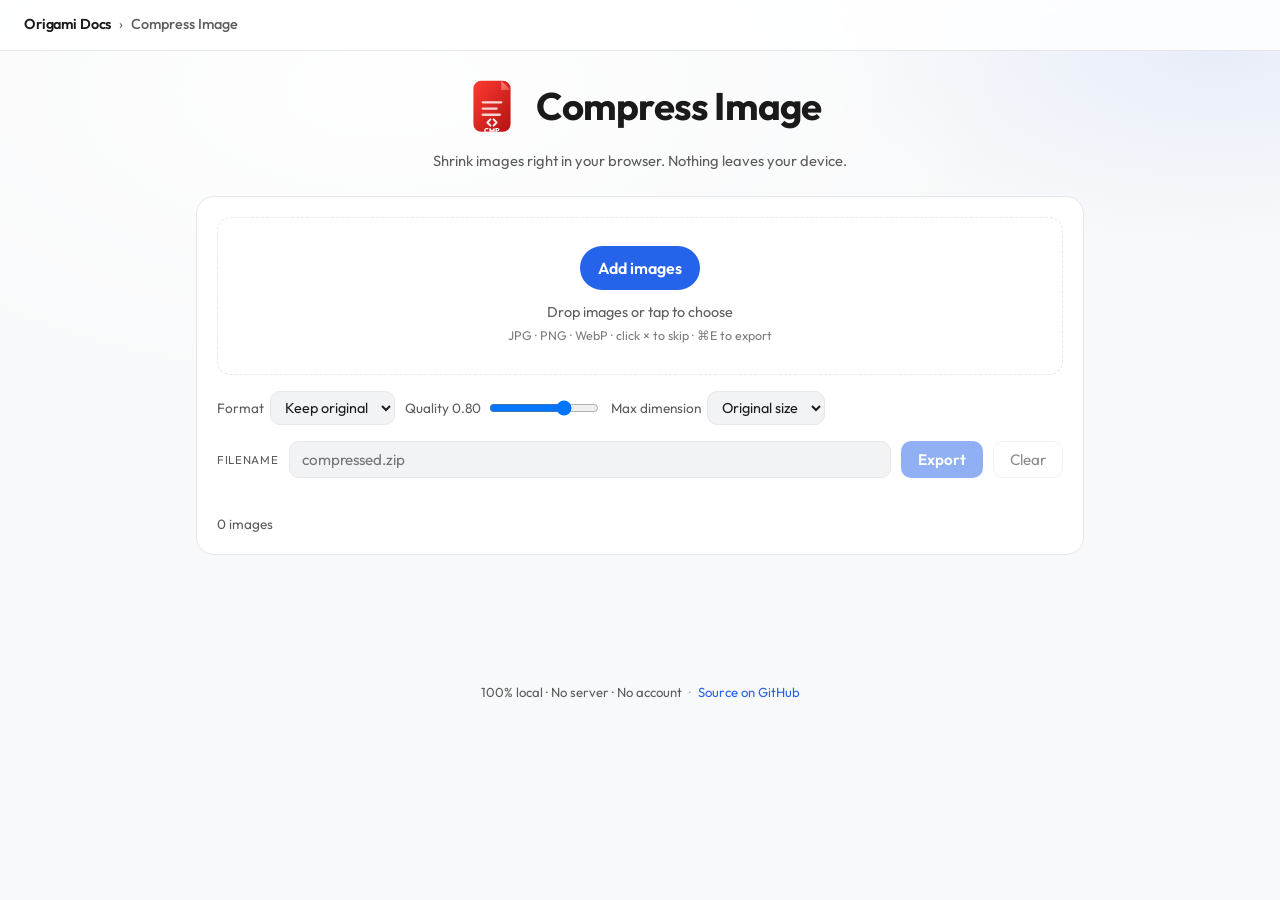
==== tools/compress-image/index.html @ 083fb780 "Rename app to Origami Docs" ====
<!doctype html>
<html lang="en">
  <head>
    <meta charset="utf-8" />
    <meta name="viewport" content="width=device-width, initial-scale=1" />
    <meta name="theme-color" content="#151515" />
    <meta
      name="description"
      content="Compress images in your browser. Adjust quality and dimensions, no upload needed. Nothing leaves your device."
    />
    <link rel="manifest" href="../../manifest.json" />
    <title>Compress Image · Origami Docs</title>
    <link rel="apple-touch-icon" sizes="180x180" href="../../assets/icons/apple-touch-icon.png" />
    <link rel="icon" type="image/png" sizes="32x32" href="../../assets/icons/favicon-32.png" />
    <link rel="icon" type="image/png" sizes="192x192" href="../../assets/icons/icon-192.png" />
    <link rel="icon" type="image/svg+xml" href="../../assets/icons/favicon.svg" />
    <link rel="preconnect" href="https://fonts.gstatic.com" crossorigin />
    <link
      rel="stylesheet"
      href="https://fonts.googleapis.com/css2?family=Outfit:wght@400;500;600;700&display=swap"
    />
    <link rel="stylesheet" href="../../shared/styles.css" />
    <link rel="stylesheet" href="styles.css" />
  </head>
  <body>
    <main class="wrap">
      <header class="hero">
        <div class="brand">
          <span class="badge" aria-hidden="true">
            <svg class="logo" viewBox="0 0 64 80" role="img" aria-label="CMP">
              <defs>
                <linearGradient id="pdfBody" x1="0" y1="0" x2="1" y2="1">
                  <stop offset="0" stop-color="#ff3b30" />
                  <stop offset="1" stop-color="#b31313" />
                </linearGradient>
                <linearGradient id="pdfFold" x1="0" y1="0" x2="1" y2="1">
                  <stop offset="0" stop-color="#ff8a7e" />
                  <stop offset="1" stop-color="#e24a3f" />
                </linearGradient>
              </defs>
              <rect x="8" y="6" width="48" height="66" rx="10" fill="url(#pdfBody)" />
              <path d="M44 6l12 12H44z" fill="url(#pdfFold)" />
              <path
                d="M20 34h24M20 42h18M20 50h22"
                stroke="#ffffff"
                stroke-width="3"
                stroke-linecap="round"
                opacity="0.8"
              />
              <path
                d="M30 56l-4 4 4 4M34 56l4 4-4 4"
                stroke="#ffffff"
                stroke-width="2.5"
                stroke-linecap="round"
                stroke-linejoin="round"
                fill="none"
                opacity="0.95"
              />
              <text
                x="32"
                y="74"
                text-anchor="middle"
                font-size="9"
                font-family="Outfit, system-ui, sans-serif"
                font-weight="800"
                fill="#ffffff"
              >
                CMP
              </text>
            </svg>
          </span>
          <h1>Compress Image</h1>
        </div>
        <p>Shrink images right in your browser. Nothing leaves your device.</p>
      </header>

      <section class="panel">
        <div id="dropZone" class="drop">
          <label class="file-btn">
            <input
              id="fileInput"
              type="file"
              accept="image/png,image/jpeg,image/webp"
              multiple
            />
            Add images
          </label>
          <p id="emptyState" class="empty-state">Drop images or tap to choose</p>
          <p class="hint">JPG · PNG · WebP · click × to skip · ⌘E to export</p>
        </div>

        <div class="controls">
          <div class="select inline">
            <label for="formatSelect">Format</label>
            <select id="formatSelect">
              <option value="auto" selected>Keep original</option>
              <option value="jpeg">JPG</option>
              <option value="webp">WebP</option>
              <option value="png">PNG</option>
            </select>
          </div>
          <div class="select range">
            <label for="qualityRange">Quality <span id="qualityValue">0.80</span></label>
            <input id="qualityRange" type="range" min="0.3" max="1" step="0.02" value="0.8" />
          </div>
          <div class="select inline">
            <label for="maxDimSelect">Max dimension</label>
            <select id="maxDimSelect">
              <option value="0" selected>Original size</option>
              <option value="3000">3000 px</option>
              <option value="2000">2000 px</option>
              <option value="1500">1500 px</option>
              <option value="1000">1000 px</option>
              <option value="800">800 px</option>
            </select>
          </div>
        </div>

        <div class="controls">
          <label for="fileNameInput" class="field-tag">Filename</label>
          <input id="fileNameInput" class="name-input" type="text" placeholder="compressed.zip" />
          <button id="exportBtn" class="primary" disabled>Export</button>
          <button id="clearBtn" class="ghost" disabled>Clear</button>
        </div>

        <div id="items" class="items" aria-live="polite"></div>

        <div class="status">
          <span id="count">0 images</span>
          <progress id="progress" value="0" max="1" hidden></progress>
          <span id="status"></span>
        </div>
      </section>
    </main>

    <script src="../../shared/vendor/jszip.min.js"></script>
    <script src="app.js"></script>
    <script src="../../shared/shell.js"></script>
    <script>
      Shell.mount({ tool: "Compress Image", rootHref: "../../" });
    </script>
  </body>
</html>
---- shared/styles.css ----
/* ----------------------------------------------------------------------------
 * Origami — shared theme
 * Color tokens, base reset, body typography, and motion preferences.
 * Loaded by every tool page and the suite landing.
 * Tool-specific layout lives in each tool's own stylesheet.
 * -------------------------------------------------------------------------- */

:root {
  --bg: #171717;
  --ink: #f5f6f7;
  --muted: #b1b1b1;
  --accent: #4aa5ff;
  --accent-hover: #6bb8ff;
  --panel: #202020;
  --border: #343434;
  --soft: #2a2a2a;
  --glass: rgba(28, 28, 28, 0.6);
  --glass-strong: rgba(34, 34, 34, 0.7);
  --glow: rgba(255, 255, 255, 0.06);
  --focus-ring: 0 0 0 2px var(--bg), 0 0 0 4px var(--accent);
}

@media (prefers-color-scheme: light) {
  :root {
    --bg: #f8f9fa;
    --ink: #1a1a1a;
    --muted: #5c5c5c;
    --accent: #2563eb;
    --accent-hover: #3b82f6;
    --panel: #ffffff;
    --border: #e5e7eb;
    --soft: #f1f3f4;
    --glass: rgba(255, 255, 255, 0.85);
    --glass-strong: rgba(255, 255, 255, 0.92);
    --glow: rgba(0, 0, 0, 0.04);
    --focus-ring: 0 0 0 2px var(--panel), 0 0 0 4px var(--accent);
  }
}

* {
  box-sizing: border-box;
}

html {
  background: var(--bg);
}

body {
  margin: 0;
  font-family: "Outfit", system-ui, sans-serif;
  color: var(--ink);
  line-height: 1.5;
  background:
    radial-gradient(ellipse 120% 80% at 20% 20%, rgba(42, 42, 42, 0.9) 0%, transparent 50%),
    radial-gradient(ellipse 80% 60% at 90% 0%, rgba(74, 165, 255, 0.12), transparent 45%),
    radial-gradient(ellipse 60% 80% at 0% 90%, rgba(255, 70, 70, 0.08), transparent 50%);
  background-color: var(--bg);
  min-height: 100vh;
  overscroll-behavior: none;
}

@media (prefers-color-scheme: light) {
  body {
    background:
      radial-gradient(ellipse 100% 70% at 30% 10%, rgba(255, 255, 255, 0.9) 0%, transparent 50%),
      radial-gradient(ellipse 70% 50% at 95% 5%, rgba(37, 99, 235, 0.08), transparent 45%);
    background-color: var(--bg);
  }
}

@media (prefers-reduced-motion: reduce) {
  *,
  *::before,
  *::after {
    animation-duration: 0.01ms !important;
    animation-iteration-count: 1 !important;
    transition-duration: 0.01ms !important;
  }
}

/* ----------------------------------------------------------------------------
 * Tool brand mark — shared SVG logo + name layout used by every tool's hero.
 * Each tool's logo SVG follows the same shape (red PDF page) so the suite
 * reads as a family.
 * -------------------------------------------------------------------------- */

.brand {
  display: inline-flex;
  align-items: center;
  gap: 10px;
  justify-content: center;
}

.badge {
  display: inline-flex;
  align-items: center;
  justify-content: center;
  width: 68px;
  height: 64px;
  border-radius: 18px;
  padding: 0;
  background: transparent;
  border: none;
  box-shadow: none;
}

.badge .logo {
  width: 56px;
  height: 62px;
  display: block;
}

/* ----------------------------------------------------------------------------
 * Suite chrome — header (top nav) and footer injected by shared/shell.js.
 * Sits outside <main>, full-width, on every page.
 * -------------------------------------------------------------------------- */

.origami-nav {
  display: flex;
  align-items: center;
  gap: 8px;
  padding: 14px 24px;
  border-bottom: 1px solid var(--border);
  font-size: 0.9rem;
  background: var(--glass);
  backdrop-filter: saturate(180%) blur(8px);
  -webkit-backdrop-filter: saturate(180%) blur(8px);
}

.origami-nav-brand {
  color: var(--ink);
  text-decoration: none;
  font-weight: 600;
  letter-spacing: -0.01em;
  transition: color 120ms ease;
}

.origami-nav-brand:hover,
.origami-nav-brand:focus-visible {
  color: var(--accent);
  outline: none;
}

.origami-nav-sep {
  color: var(--muted);
  user-select: none;
}

.origami-nav-tool {
  color: var(--muted);
  font-weight: 500;
}

.origami-foot {
  margin-top: clamp(40px, 6vw, 64px);
  padding: 24px 16px;
  text-align: center;
  font-size: 0.82rem;
  color: var(--muted);
}

.origami-foot-sep {
  margin: 0 4px;
  opacity: 0.6;
}

.origami-foot-link {
  color: var(--accent);
  text-decoration: none;
}

.origami-foot-link:hover,
.origami-foot-link:focus-visible {
  color: var(--accent-hover);
  text-decoration: underline;
  outline: none;
}
---- tools/compress-image/styles.css ----
/* Compress Image — tool-specific layout. Shared theme lives in /shared/styles.css. */

.wrap {
  max-width: 920px;
  margin: 0 auto;
  padding: 24px 16px 40px;
}

.hero {
  text-align: center;
  margin-bottom: 24px;
}

.hero h1 {
  font-size: clamp(1.7rem, 3.2vw, 2.4rem);
  font-weight: 700;
  margin: 0;
  letter-spacing: -0.02em;
}

.hero p {
  margin: 6px 0 0;
  color: var(--muted);
  font-size: 0.92rem;
}

.panel {
  background: var(--panel);
  border: 1px solid var(--border);
  border-radius: 18px;
  padding: 20px;
  display: grid;
  gap: 16px;
}

.drop {
  border: 1.5px dashed var(--border);
  border-radius: 14px;
  padding: 28px 16px;
  text-align: center;
  transition:
    border-color 120ms ease,
    background 120ms ease;
}

.drop.dragover {
  border-color: var(--accent);
  background: var(--soft);
}

.file-btn {
  display: inline-block;
  background: var(--accent);
  color: #fff;
  padding: 10px 18px;
  border-radius: 999px;
  font-weight: 600;
  cursor: pointer;
  transition: background 120ms ease;
}

.file-btn:hover {
  background: var(--accent-hover);
}

.file-btn input {
  display: none;
}

.empty-state {
  margin: 12px 0 4px;
  color: var(--muted);
  font-size: 0.9rem;
}

.hint {
  margin: 0;
  color: var(--muted);
  font-size: 0.78rem;
  opacity: 0.8;
}

.controls {
  display: flex;
  flex-wrap: wrap;
  gap: 10px;
  align-items: center;
}

.field-tag {
  font-size: 0.72rem;
  color: var(--muted);
  text-transform: uppercase;
  letter-spacing: 0.06em;
}

.select {
  display: inline-flex;
  align-items: center;
  gap: 6px;
  font-size: 0.85rem;
  color: var(--muted);
}

.select select,
.select input[type="range"] {
  background: var(--soft);
  color: var(--ink);
  border: 1px solid var(--border);
  border-radius: 10px;
  padding: 6px 10px;
  font-family: inherit;
  font-size: 0.9rem;
}

.select.range input[type="range"] {
  padding: 0;
  width: 110px;
  background: transparent;
  border: none;
}

.name-input {
  flex: 1;
  min-width: 160px;
  background: var(--soft);
  color: var(--ink);
  border: 1px solid var(--border);
  padding: 8px 12px;
  border-radius: 10px;
  font-size: 0.95rem;
  font-family: inherit;
}

.name-input:focus {
  outline: none;
  border-color: var(--accent);
}

button {
  font-family: inherit;
  font-size: 0.95rem;
  padding: 8px 16px;
  border-radius: 10px;
  border: 1px solid var(--border);
  background: var(--soft);
  color: var(--ink);
  cursor: pointer;
  transition:
    transform 120ms ease,
    border-color 120ms ease,
    background 120ms ease;
}

button:hover:not(:disabled) {
  transform: translateY(-1px);
  border-color: var(--accent);
}

button:disabled {
  opacity: 0.5;
  cursor: not-allowed;
}

button.primary {
  background: var(--accent);
  color: #fff;
  border-color: transparent;
  font-weight: 600;
}

button.primary:hover:not(:disabled) {
  background: var(--accent-hover);
}

button.ghost {
  background: transparent;
}

/* Image item list (rows, not thumbnails like the PDF tools) */

.items {
  display: grid;
  gap: 8px;
}

.item-tile {
  display: grid;
  grid-template-columns: 56px 1fr auto;
  gap: 12px;
  align-items: center;
  padding: 8px;
  background: var(--soft);
  border: 1px solid var(--border);
  border-radius: 10px;
}

.item-thumb {
  width: 56px;
  height: 56px;
  object-fit: cover;
  border-radius: 8px;
  background: #fff;
  display: block;
}

.item-info {
  min-width: 0;
}

.item-name {
  font-size: 0.92rem;
  overflow: hidden;
  text-overflow: ellipsis;
  white-space: nowrap;
}

.item-meta {
  color: var(--muted);
  font-size: 0.78rem;
  margin-top: 2px;
}

.item-remove {
  background: transparent;
  border: none;
  color: var(--muted);
  font-size: 1.3rem;
  padding: 4px 10px;
  cursor: pointer;
  line-height: 1;
}

.item-remove:hover {
  color: var(--accent);
  transform: none;
}

.status {
  display: flex;
  gap: 12px;
  align-items: center;
  flex-wrap: wrap;
  font-size: 0.85rem;
  color: var(--muted);
  padding-top: 4px;
}

.status progress {
  width: 120px;
  height: 6px;
}
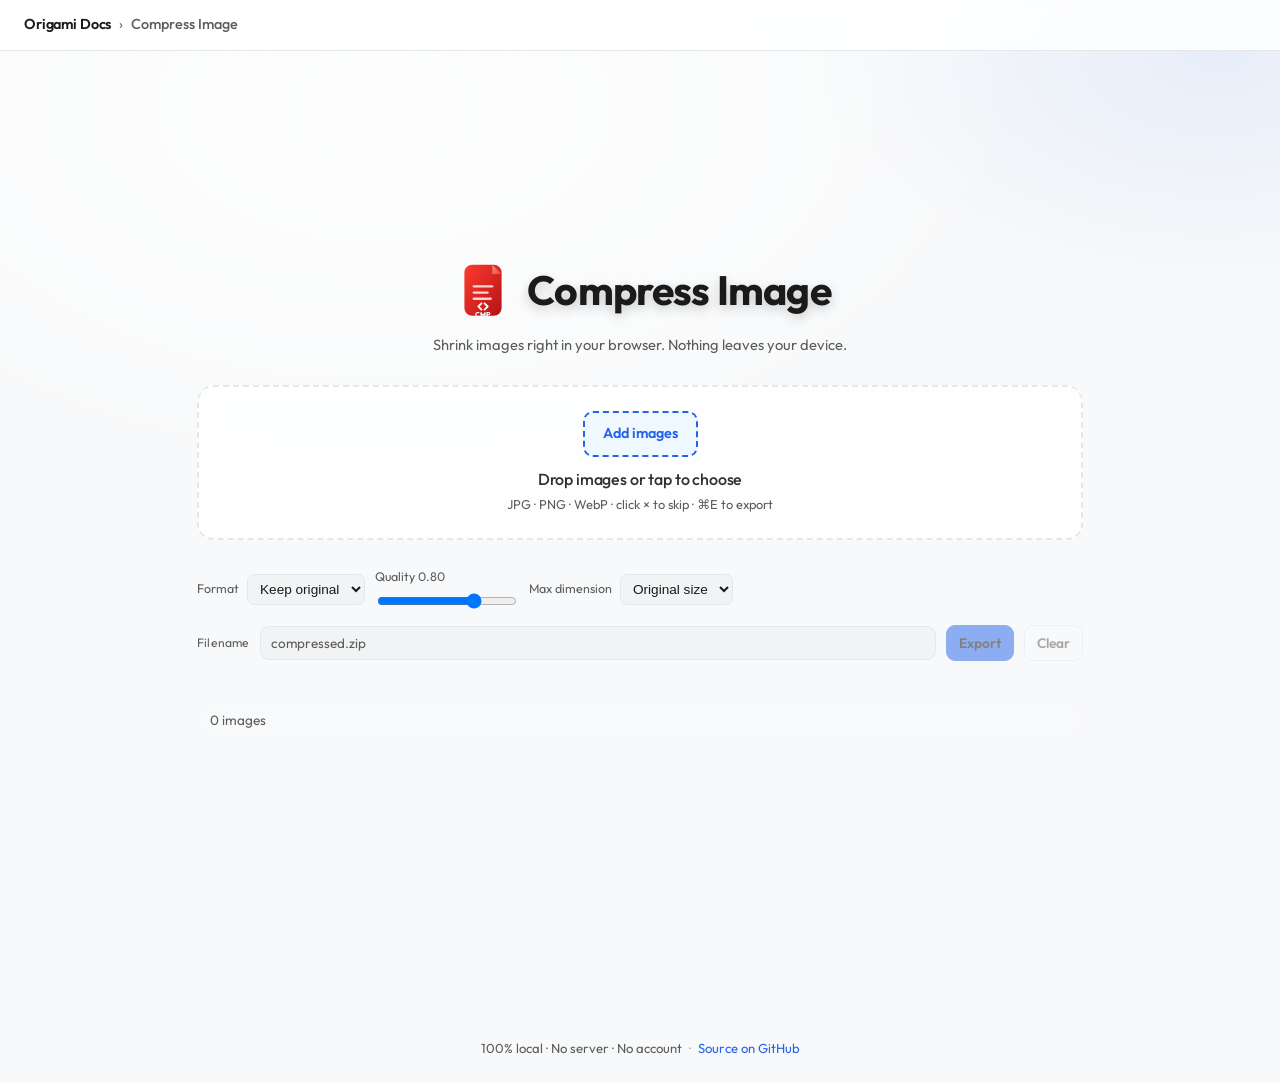
==== commit 5b8bc638: "Unify tool UI styling with shared Pic2PDF theme" ====
--- a/tools/compress-image/index.html
+++ b/tools/compress-image/index.html
@@ -20,6 +20,7 @@
       href="https://fonts.googleapis.com/css2?family=Outfit:wght@400;500;600;700&display=swap"
     />
     <link rel="stylesheet" href="../../shared/styles.css" />
+    <link rel="stylesheet" href="../../shared/tool-ui.css" />
     <link rel="stylesheet" href="styles.css" />
   </head>
   <body>
--- a/shared/tool-ui.css
+++ b/shared/tool-ui.css
@@ -0,0 +1,762 @@
+/* ----------------------------------------------------------------------------
+ * Origami Docs — shared tool UI (Pic2PDF reference styling)
+ * Load after shared/styles.css on every tool page.
+ * Tool-specific layout only in each tool's styles.css.
+ * -------------------------------------------------------------------------- */
+
+.wrap {
+  max-width: 720px;
+  margin: 0 auto;
+  padding: 0 16px;
+  width: 100%;
+  min-height: 100vh;
+  overflow: visible;
+  display: flex;
+  flex-direction: column;
+  justify-content: center;
+  gap: 22px;
+}
+
+.wrap--wide {
+  max-width: 920px;
+}
+
+.hero {
+  text-align: center;
+  margin-bottom: 6px;
+}
+
+.hero h1 {
+  font-size: clamp(1.7rem, 3.2vw, 2.6rem);
+  font-weight: 700;
+  margin: 0;
+  letter-spacing: -0.02em;
+  text-shadow: 0 4px 12px rgba(0, 0, 0, 0.2);
+}
+
+.hero p {
+  margin: 6px 0 0;
+  color: var(--muted);
+  font-size: 0.92rem;
+}
+
+.panel {
+  background: transparent;
+  border: 1px solid transparent;
+  border-radius: 18px;
+  padding: 0;
+  box-shadow: none;
+  display: flex;
+  flex-direction: column;
+  gap: 14px;
+  overflow: hidden;
+}
+
+/* Toolbar — simple row (merge, compress, etc.) */
+.controls {
+  display: flex;
+  flex-wrap: wrap;
+  gap: 10px;
+  align-items: center;
+  width: 100%;
+}
+
+.controls-bar {
+  background: var(--glass-strong);
+  border: 1px solid rgba(255, 255, 255, 0.06);
+  border-radius: 14px;
+  padding: 10px 12px;
+  backdrop-filter: blur(12px);
+  box-shadow: 0 14px 30px rgba(0, 0, 0, 0.3), inset 0 1px 0 var(--glow);
+}
+
+.controls:not(.sticky-bar) .name-input {
+  flex: 1 1 120px;
+  min-width: 0;
+  width: auto;
+}
+
+/* Toolbar — Pic2PDF advanced grid */
+.controls.sticky-bar {
+  display: grid;
+  grid-template-columns: 1fr auto;
+  column-gap: 14px;
+  row-gap: 0;
+  margin-top: 14px;
+  position: sticky;
+  top: 16px;
+  z-index: 5;
+  margin-bottom: 14px;
+}
+
+.controls.advanced-on {
+  row-gap: 10px;
+}
+
+.controls .advanced {
+  display: none;
+}
+
+.controls.advanced-on .advanced.select,
+.controls.advanced-on .advanced.toggle {
+  display: grid;
+}
+
+.controls.advanced-on button.advanced {
+  display: inline-flex;
+  align-items: center;
+}
+
+.controls-core,
+.controls-actions {
+  display: inline-flex;
+  align-items: center;
+  gap: 10px;
+  justify-self: start;
+}
+
+.controls-actions {
+  justify-self: end;
+}
+
+.controls-advanced {
+  grid-column: 1 / -1;
+  display: block;
+  overflow: hidden;
+  pointer-events: none;
+  height: 0;
+  opacity: 0;
+  transform: translateY(-4px);
+  transition:
+    height 0.28s ease,
+    opacity 0.18s ease,
+    transform 0.18s ease;
+}
+
+.controls.advanced-on .controls-advanced {
+  opacity: 1;
+  transform: translateY(0);
+  pointer-events: auto;
+}
+
+.advanced-inner {
+  display: flex;
+  gap: 10px;
+  flex-wrap: wrap;
+  align-items: center;
+  justify-content: center;
+  overflow: hidden;
+}
+
+.sticky-bar {
+  background: var(--glass-strong);
+  border: 1px solid rgba(255, 255, 255, 0.06);
+  border-radius: 14px;
+  padding: 10px 12px;
+  backdrop-filter: blur(12px);
+  box-shadow: 0 14px 30px rgba(0, 0, 0, 0.3), inset 0 1px 0 var(--glow);
+  width: 100%;
+}
+
+.field-tag {
+  font-size: 0.76rem;
+  color: var(--muted);
+  letter-spacing: 0.2px;
+}
+
+.field {
+  display: grid;
+  gap: 6px;
+}
+
+.field-row {
+  display: flex;
+  flex-wrap: wrap;
+  gap: 10px;
+  align-items: center;
+}
+
+.name-input,
+textarea.tool-input {
+  padding: 8px 10px;
+  border-radius: 9px;
+  border: 1px solid var(--border);
+  background: var(--soft);
+  color: var(--ink);
+  font-size: 0.84rem;
+  font-family: inherit;
+}
+
+.name-input {
+  width: 170px;
+}
+
+.name-input::placeholder,
+textarea.tool-input::placeholder {
+  color: var(--muted);
+}
+
+textarea.tool-input {
+  width: 100%;
+  resize: vertical;
+  min-height: 60px;
+}
+
+.select {
+  display: grid;
+  gap: 4px;
+  font-size: 0.78rem;
+  color: var(--muted);
+}
+
+.select.inline {
+  display: inline-flex;
+  align-items: center;
+  gap: 8px;
+}
+
+.select.range {
+  min-width: 140px;
+}
+
+.select.range input[type="range"] {
+  width: 140px;
+}
+
+.select.color input[type="color"] {
+  width: 36px;
+  height: 32px;
+  padding: 0;
+  border: 1px solid var(--border);
+  border-radius: 7px;
+  background: var(--soft);
+}
+
+.toggle {
+  display: inline-flex;
+  align-items: center;
+  gap: 6px;
+  font-size: 0.78rem;
+  color: var(--muted);
+  user-select: none;
+}
+
+.controls-advanced .toggle {
+  display: inline-flex;
+}
+
+.toggle input {
+  width: 14px;
+  height: 14px;
+  accent-color: var(--accent);
+}
+
+select {
+  padding: 6px 8px;
+  border-radius: 7px;
+  border: 1px solid var(--border);
+  background: var(--soft);
+  color: var(--ink);
+  font-size: 0.85rem;
+}
+
+button {
+  padding: 8px 12px;
+  border-radius: 9px;
+  border: 1px solid var(--border);
+  background: var(--soft);
+  cursor: pointer;
+  font-weight: 600;
+  color: var(--ink);
+  font-size: 0.86rem;
+  font-family: inherit;
+  transition: transform 0.12s ease, border-color 0.12s ease, background 0.12s ease;
+}
+
+button:focus-visible,
+input:focus-visible,
+select:focus-visible,
+textarea:focus-visible {
+  outline: none;
+  box-shadow: var(--focus-ring);
+}
+
+button.primary {
+  background: var(--accent);
+  color: #0c0c0c;
+  border-color: var(--accent);
+}
+
+button.primary:hover:not(:disabled) {
+  background: var(--accent-hover);
+  border-color: var(--accent-hover);
+}
+
+button.ghost {
+  background: transparent;
+  color: var(--muted);
+}
+
+button:disabled {
+  opacity: 0.5;
+  cursor: not-allowed;
+}
+
+.file-btn {
+  display: inline-flex;
+  align-items: center;
+  justify-content: center;
+  padding: 10px 18px;
+  border-radius: 10px;
+  border: 2px dashed var(--accent);
+  background: rgba(74, 165, 255, 0.08);
+  color: var(--accent);
+  font-weight: 600;
+  font-size: 0.9rem;
+  cursor: pointer;
+  transition: border-color 0.2s ease, background 0.2s ease, color 0.2s ease;
+}
+
+.file-btn:focus-visible {
+  outline: none;
+  box-shadow: var(--focus-ring);
+}
+
+.file-btn input {
+  display: none;
+}
+
+.file-btn-small {
+  display: inline-flex;
+  align-items: center;
+  padding: 6px 12px;
+  border-radius: 9px;
+  border: 1px dashed var(--border);
+  background: var(--soft);
+  color: var(--ink);
+  font-size: 0.85rem;
+  font-weight: 600;
+  cursor: pointer;
+  transition: border-color 0.2s ease, background 0.2s ease;
+}
+
+.file-btn-small input {
+  display: none;
+}
+
+.file-btn-small:hover {
+  border-color: var(--accent);
+}
+
+.drop {
+  border: 2px dashed var(--border);
+  border-radius: 16px;
+  padding: 24px 20px;
+  text-align: center;
+  color: var(--muted);
+  margin-bottom: 14px;
+  background: var(--glass);
+  backdrop-filter: blur(10px);
+  transition: border-color 0.2s ease, background 0.2s ease, transform 0.2s ease, box-shadow 0.2s ease;
+  cursor: pointer;
+}
+
+.drop.dragover {
+  border-color: var(--accent);
+  background: rgba(74, 165, 255, 0.12);
+  box-shadow: 0 0 0 3px rgba(74, 165, 255, 0.2);
+  transform: scale(1.01);
+}
+
+.drop:hover {
+  border-color: var(--accent);
+  background: rgba(74, 165, 255, 0.06);
+}
+
+.empty-state {
+  margin: 10px 0 4px;
+  font-size: 1rem;
+  font-weight: 500;
+  color: var(--ink);
+  letter-spacing: -0.01em;
+  opacity: 0.9;
+}
+
+.hint {
+  font-size: 0.8rem;
+  color: var(--muted);
+  margin: 0;
+}
+
+.hint kbd {
+  display: inline-block;
+  padding: 2px 6px;
+  font-family: inherit;
+  font-size: 0.75rem;
+  border-radius: 4px;
+  background: var(--soft);
+  border: 1px solid var(--border);
+  color: var(--muted);
+}
+
+.list {
+  list-style: none;
+  margin: 0;
+  padding: 0;
+  display: grid;
+  gap: 10px;
+  max-height: 34vh;
+  overflow: auto;
+  padding-right: 4px;
+}
+
+.item {
+  display: grid;
+  grid-template-columns: 56px minmax(0, 1fr) auto;
+  gap: 10px;
+  align-items: center;
+  padding: 8px;
+  border: 1px solid var(--border);
+  border-radius: 10px;
+  background: var(--panel);
+  position: relative;
+  overflow: visible;
+  transition: border-color 0.12s ease, background 0.12s ease;
+}
+
+.item:hover {
+  border-color: var(--muted);
+  box-shadow: 0 4px 12px rgba(0, 0, 0, 0.12);
+}
+
+.item.dragging {
+  opacity: 0.6;
+  transform: scale(0.98);
+  box-shadow: 0 8px 24px rgba(0, 0, 0, 0.25);
+}
+
+.item > * {
+  position: relative;
+  z-index: 1;
+}
+
+.thumb {
+  width: 56px;
+  height: 56px;
+  object-fit: cover;
+  border-radius: 8px;
+  border: 1px solid var(--border);
+  transition: transform 0.2s ease, box-shadow 0.2s ease;
+}
+
+.item:hover .thumb {
+  box-shadow: 0 2px 8px rgba(0, 0, 0, 0.2);
+}
+
+.meta {
+  display: grid;
+  gap: 3px;
+  font-size: 0.88rem;
+  min-width: 0;
+}
+
+.meta small {
+  color: var(--muted);
+}
+
+.meta strong {
+  overflow: hidden;
+  text-overflow: ellipsis;
+  white-space: nowrap;
+}
+
+.actions {
+  display: flex;
+  gap: 10px;
+  justify-content: flex-end;
+  align-items: center;
+  flex-shrink: 0;
+}
+
+.actions-left {
+  display: inline-flex;
+  gap: 6px;
+  align-items: center;
+}
+
+.drag-handle {
+  cursor: grab;
+  font-size: 0.78rem;
+  font-weight: 600;
+  padding: 6px 10px;
+  border-radius: 7px;
+  border: 1px solid var(--border);
+  background: var(--soft);
+  color: var(--muted);
+  touch-action: none;
+  user-select: none;
+  -webkit-user-select: none;
+}
+
+.remove {
+  border-color: #4a2b2b;
+  color: #ff8a7a;
+}
+
+.status {
+  display: flex;
+  justify-content: space-between;
+  align-items: center;
+  margin-top: 10px;
+  font-size: 0.85rem;
+  color: var(--muted);
+  padding: 10px 12px;
+  border-radius: 12px;
+  background: rgba(255, 255, 255, 0.03);
+  border: 1px solid rgba(255, 255, 255, 0.04);
+  backdrop-filter: blur(8px);
+  flex-wrap: wrap;
+  gap: 10px;
+}
+
+.status-left,
+.status-right {
+  display: inline-flex;
+  align-items: center;
+  gap: 10px;
+}
+
+progress {
+  width: 120px;
+  height: 8px;
+  appearance: none;
+  border: 1px solid var(--border);
+  border-radius: 999px;
+  background: var(--soft);
+  overflow: hidden;
+}
+
+progress::-webkit-progress-bar {
+  background: var(--soft);
+}
+
+progress::-webkit-progress-value {
+  background: var(--accent);
+}
+
+progress::-moz-progress-bar {
+  background: var(--accent);
+}
+
+.estimate {
+  font-size: 0.78rem;
+  color: var(--muted);
+}
+
+.small {
+  padding: 6px 8px;
+  font-size: 0.75rem;
+}
+
+.icon-btn {
+  display: inline-flex;
+  align-items: center;
+  gap: 6px;
+}
+
+.icon-btn svg {
+  width: 14px;
+  height: 14px;
+}
+
+button:hover:not(:disabled),
+.file-btn:hover {
+  transform: translateY(-1px);
+  border-color: #4a4a4a;
+}
+
+button:active:not(:disabled),
+.file-btn:active {
+  transform: translateY(0);
+}
+
+body.touch-ui .wrap {
+  min-height: auto;
+  overflow: visible;
+  justify-content: flex-start;
+  padding: calc(16px + env(safe-area-inset-top)) 12px calc(20px + env(safe-area-inset-bottom));
+  gap: 14px;
+}
+
+body.touch-ui .brand {
+  width: 100%;
+  justify-content: center;
+}
+
+body.touch-ui .panel {
+  overflow: visible;
+}
+
+body.touch-ui .list {
+  max-height: none;
+  overflow: visible;
+}
+
+body.touch-ui .item {
+  grid-template-columns: 64px 1fr;
+  grid-template-areas:
+    "thumb meta"
+    "actions actions";
+  align-items: start;
+  row-gap: 8px;
+}
+
+body.touch-ui .thumb {
+  grid-area: thumb;
+}
+
+body.touch-ui .meta {
+  grid-area: meta;
+}
+
+body.touch-ui .actions {
+  grid-area: actions;
+  justify-content: space-between;
+  display: flex;
+  gap: 10px;
+  width: 100%;
+}
+
+body.touch-ui .actions-left {
+  display: inline-flex;
+  gap: 8px;
+  flex-wrap: wrap;
+}
+
+body.touch-ui .actions .drag-handle,
+body.touch-ui .actions button {
+  font-size: 0.8rem;
+  padding: 7px 10px;
+}
+
+body.touch-ui .name-input {
+  width: 140px;
+}
+
+body.touch-ui .field-tag {
+  font-size: 0.72rem;
+}
+
+@media (max-width: 900px), (pointer: coarse) {
+  body {
+    overflow: auto;
+  }
+
+  .wrap {
+    min-height: auto;
+    overflow: visible;
+    justify-content: flex-start;
+    padding: 10px 10px 18px;
+    gap: 10px;
+  }
+
+  .hero {
+    margin-bottom: 2px;
+  }
+
+  .hero h1 {
+    font-size: 1.4rem;
+  }
+
+  .hero p {
+    font-size: 0.8rem;
+    max-width: 26rem;
+    margin: 4px auto 0;
+  }
+
+  .drop {
+    padding: 18px 14px;
+    margin-bottom: 10px;
+  }
+
+  .sticky-bar {
+    position: static;
+    margin-top: 6px;
+    margin-bottom: 10px;
+    box-shadow: 0 8px 18px rgba(0, 0, 0, 0.25);
+  }
+
+  .controls.sticky-bar {
+    grid-template-columns: 1fr;
+    gap: 10px;
+  }
+
+  .controls-actions {
+    flex-wrap: wrap;
+    width: 100%;
+    justify-content: flex-start;
+    gap: 8px;
+  }
+
+  .controls:not(.sticky-bar) {
+    flex-wrap: wrap;
+  }
+
+  .name-input {
+    min-width: 0;
+    flex: 1 1 100px;
+    max-width: 100%;
+    width: auto;
+  }
+
+  body.touch-ui .name-input {
+    width: auto;
+  }
+
+  .panel {
+    overflow: visible;
+  }
+
+  .list {
+    max-height: 42vh;
+    overflow: auto;
+    -webkit-overflow-scrolling: touch;
+  }
+
+  .item {
+    grid-template-columns: 64px 1fr;
+    grid-template-areas:
+      "thumb meta"
+      "actions actions";
+    align-items: start;
+    row-gap: 8px;
+  }
+
+  .thumb {
+    grid-area: thumb;
+  }
+
+  .meta {
+    grid-area: meta;
+  }
+
+  .actions {
+    grid-area: actions;
+    justify-content: flex-start;
+    flex-wrap: wrap;
+    display: flex;
+    gap: 8px;
+  }
+
+  .actions .drag-handle,
+  .actions button {
+    font-size: 0.8rem;
+    padding: 7px 10px;
+  }
+
+  .status {
+    flex-direction: column;
+    align-items: flex-start;
+    gap: 6px;
+  }
+}
--- a/tools/compress-image/styles.css
+++ b/tools/compress-image/styles.css
@@ -1,198 +1,23 @@
-/* Compress Image — tool-specific layout. Shared theme lives in /shared/styles.css. */
+/* Compress Image — tool-specific layout only */
 
 .wrap {
   max-width: 920px;
-  margin: 0 auto;
-  padding: 24px 16px 40px;
 }
-
-.hero {
-  text-align: center;
-  margin-bottom: 24px;
-}
-
-.hero h1 {
-  font-size: clamp(1.7rem, 3.2vw, 2.4rem);
-  font-weight: 700;
-  margin: 0;
-  letter-spacing: -0.02em;
-}
-
-.hero p {
-  margin: 6px 0 0;
-  color: var(--muted);
-  font-size: 0.92rem;
-}
-
-.panel {
-  background: var(--panel);
-  border: 1px solid var(--border);
-  border-radius: 18px;
-  padding: 20px;
-  display: grid;
-  gap: 16px;
-}
-
-.drop {
-  border: 1.5px dashed var(--border);
-  border-radius: 14px;
-  padding: 28px 16px;
-  text-align: center;
-  transition:
-    border-color 120ms ease,
-    background 120ms ease;
-}
-
-.drop.dragover {
-  border-color: var(--accent);
-  background: var(--soft);
-}
-
-.file-btn {
-  display: inline-block;
-  background: var(--accent);
-  color: #fff;
-  padding: 10px 18px;
-  border-radius: 999px;
-  font-weight: 600;
-  cursor: pointer;
-  transition: background 120ms ease;
-}
-
-.file-btn:hover {
-  background: var(--accent-hover);
-}
-
-.file-btn input {
-  display: none;
-}
-
-.empty-state {
-  margin: 12px 0 4px;
-  color: var(--muted);
-  font-size: 0.9rem;
-}
-
-.hint {
-  margin: 0;
-  color: var(--muted);
-  font-size: 0.78rem;
-  opacity: 0.8;
-}
-
-.controls {
-  display: flex;
-  flex-wrap: wrap;
-  gap: 10px;
-  align-items: center;
-}
-
-.field-tag {
-  font-size: 0.72rem;
-  color: var(--muted);
-  text-transform: uppercase;
-  letter-spacing: 0.06em;
-}
-
-.select {
-  display: inline-flex;
-  align-items: center;
-  gap: 6px;
-  font-size: 0.85rem;
-  color: var(--muted);
-}
-
-.select select,
-.select input[type="range"] {
-  background: var(--soft);
-  color: var(--ink);
-  border: 1px solid var(--border);
-  border-radius: 10px;
-  padding: 6px 10px;
-  font-family: inherit;
-  font-size: 0.9rem;
-}
-
-.select.range input[type="range"] {
-  padding: 0;
-  width: 110px;
-  background: transparent;
-  border: none;
-}
-
-.name-input {
-  flex: 1;
-  min-width: 160px;
-  background: var(--soft);
-  color: var(--ink);
-  border: 1px solid var(--border);
-  padding: 8px 12px;
-  border-radius: 10px;
-  font-size: 0.95rem;
-  font-family: inherit;
-}
-
-.name-input:focus {
-  outline: none;
-  border-color: var(--accent);
-}
-
-button {
-  font-family: inherit;
-  font-size: 0.95rem;
-  padding: 8px 16px;
-  border-radius: 10px;
-  border: 1px solid var(--border);
-  background: var(--soft);
-  color: var(--ink);
-  cursor: pointer;
-  transition:
-    transform 120ms ease,
-    border-color 120ms ease,
-    background 120ms ease;
-}
-
-button:hover:not(:disabled) {
-  transform: translateY(-1px);
-  border-color: var(--accent);
-}
-
-button:disabled {
-  opacity: 0.5;
-  cursor: not-allowed;
-}
-
-button.primary {
-  background: var(--accent);
-  color: #fff;
-  border-color: transparent;
-  font-weight: 600;
-}
-
-button.primary:hover:not(:disabled) {
-  background: var(--accent-hover);
-}
-
-button.ghost {
-  background: transparent;
-}
-
-/* Image item list (rows, not thumbnails like the PDF tools) */
 
 .items {
   display: grid;
-  gap: 8px;
+  gap: 10px;
 }
 
 .item-tile {
   display: grid;
   grid-template-columns: 56px 1fr auto;
-  gap: 12px;
+  gap: 10px;
   align-items: center;
   padding: 8px;
-  background: var(--soft);
   border: 1px solid var(--border);
   border-radius: 10px;
+  background: var(--panel);
 }
 
 .item-thumb {
@@ -200,6 +25,7 @@
   height: 56px;
   object-fit: cover;
   border-radius: 8px;
+  border: 1px solid var(--border);
   background: #fff;
   display: block;
 }
@@ -209,7 +35,7 @@
 }
 
 .item-name {
-  font-size: 0.92rem;
+  font-size: 0.88rem;
   overflow: hidden;
   text-overflow: ellipsis;
   white-space: nowrap;
@@ -222,31 +48,11 @@
 }
 
 .item-remove {
+  border-color: #4a2b2b;
+  color: #ff8a7a;
   background: transparent;
-  border: none;
-  color: var(--muted);
-  font-size: 1.3rem;
-  padding: 4px 10px;
-  cursor: pointer;
-  line-height: 1;
 }
 
-.item-remove:hover {
-  color: var(--accent);
+.item-remove:hover:not(:disabled) {
   transform: none;
 }
-
-.status {
-  display: flex;
-  gap: 12px;
-  align-items: center;
-  flex-wrap: wrap;
-  font-size: 0.85rem;
-  color: var(--muted);
-  padding-top: 4px;
-}
-
-.status progress {
-  width: 120px;
-  height: 6px;
-}
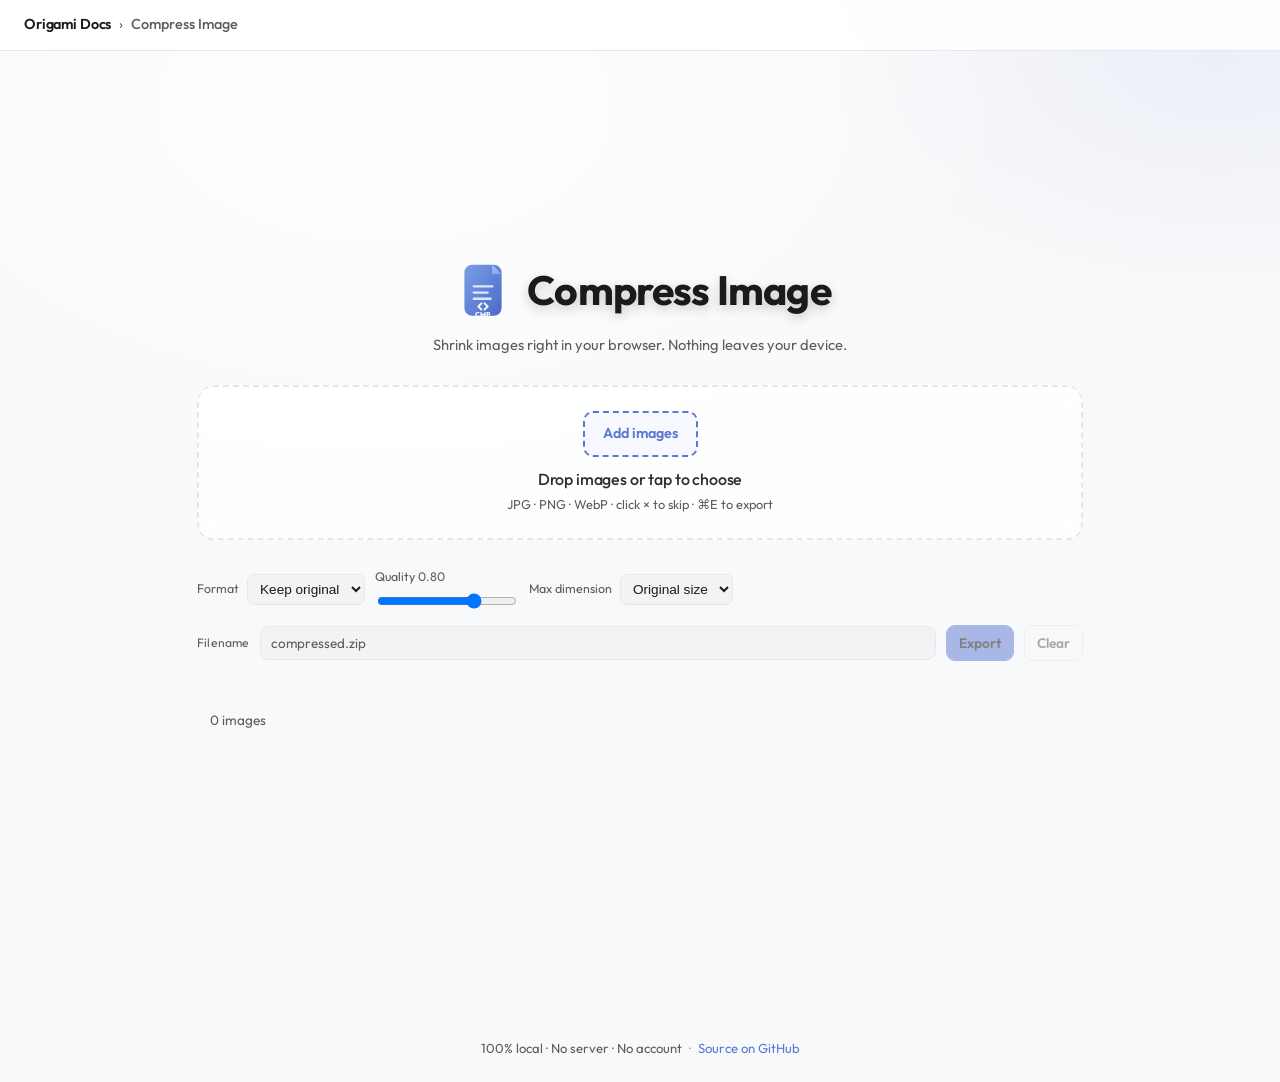
==== commit 0e2e7577: "Differentiate tool icon colors by category PDF tools (pic2pdf, merge-pdf, pdf2pic, split-pdf) keep r" ====
--- a/tools/compress-image/index.html
+++ b/tools/compress-image/index.html
@@ -31,12 +31,12 @@
             <svg class="logo" viewBox="0 0 64 80" role="img" aria-label="CMP">
               <defs>
                 <linearGradient id="pdfBody" x1="0" y1="0" x2="1" y2="1">
-                  <stop offset="0" stop-color="#ff3b30" />
-                  <stop offset="1" stop-color="#b31313" />
+                  <stop offset="0" stop-color="#7B9EE8" />
+                  <stop offset="1" stop-color="#4A6BC4" />
                 </linearGradient>
                 <linearGradient id="pdfFold" x1="0" y1="0" x2="1" y2="1">
-                  <stop offset="0" stop-color="#ff8a7e" />
-                  <stop offset="1" stop-color="#e24a3f" />
+                  <stop offset="0" stop-color="#B0C5F5" />
+                  <stop offset="1" stop-color="#7B9EE8" />
                 </linearGradient>
               </defs>
               <rect x="8" y="6" width="48" height="66" rx="10" fill="url(#pdfBody)" />
--- a/shared/styles.css
+++ b/shared/styles.css
@@ -9,8 +9,8 @@
   --bg: #171717;
   --ink: #f5f6f7;
   --muted: #b1b1b1;
-  --accent: #4aa5ff;
-  --accent-hover: #6bb8ff;
+  --accent: #9FB3EC;
+  --accent-hover: #B8C9F3;
   --panel: #202020;
   --border: #343434;
   --soft: #2a2a2a;
@@ -25,8 +25,8 @@
     --bg: #f8f9fa;
     --ink: #1a1a1a;
     --muted: #5c5c5c;
-    --accent: #2563eb;
-    --accent-hover: #3b82f6;
+    --accent: #5B78D4;
+    --accent-hover: #7290E0;
     --panel: #ffffff;
     --border: #e5e7eb;
     --soft: #f1f3f4;
@@ -52,7 +52,7 @@
   line-height: 1.5;
   background:
     radial-gradient(ellipse 120% 80% at 20% 20%, rgba(42, 42, 42, 0.9) 0%, transparent 50%),
-    radial-gradient(ellipse 80% 60% at 90% 0%, rgba(74, 165, 255, 0.12), transparent 45%),
+    radial-gradient(ellipse 80% 60% at 90% 0%, rgba(159, 179, 236, 0.12), transparent 45%),
     radial-gradient(ellipse 60% 80% at 0% 90%, rgba(255, 70, 70, 0.08), transparent 50%);
   background-color: var(--bg);
   min-height: 100vh;
@@ -63,7 +63,7 @@
   body {
     background:
       radial-gradient(ellipse 100% 70% at 30% 10%, rgba(255, 255, 255, 0.9) 0%, transparent 50%),
-      radial-gradient(ellipse 70% 50% at 95% 5%, rgba(37, 99, 235, 0.08), transparent 45%);
+      radial-gradient(ellipse 70% 50% at 95% 5%, rgba(91, 120, 212, 0.08), transparent 45%);
     background-color: var(--bg);
   }
 }
--- a/shared/tool-ui.css
+++ b/shared/tool-ui.css
@@ -309,7 +309,7 @@
   padding: 10px 18px;
   border-radius: 10px;
   border: 2px dashed var(--accent);
-  background: rgba(74, 165, 255, 0.08);
+  background: rgba(159, 179, 236, 0.08);
   color: var(--accent);
   font-weight: 600;
   font-size: 0.9rem;
@@ -363,14 +363,14 @@
 
 .drop.dragover {
   border-color: var(--accent);
-  background: rgba(74, 165, 255, 0.12);
-  box-shadow: 0 0 0 3px rgba(74, 165, 255, 0.2);
+  background: rgba(159, 179, 236, 0.12);
+  box-shadow: 0 0 0 3px rgba(159, 179, 236, 0.2);
   transform: scale(1.01);
 }
 
 .drop:hover {
   border-color: var(--accent);
-  background: rgba(74, 165, 255, 0.06);
+  background: rgba(159, 179, 236, 0.06);
 }
 
 .empty-state {
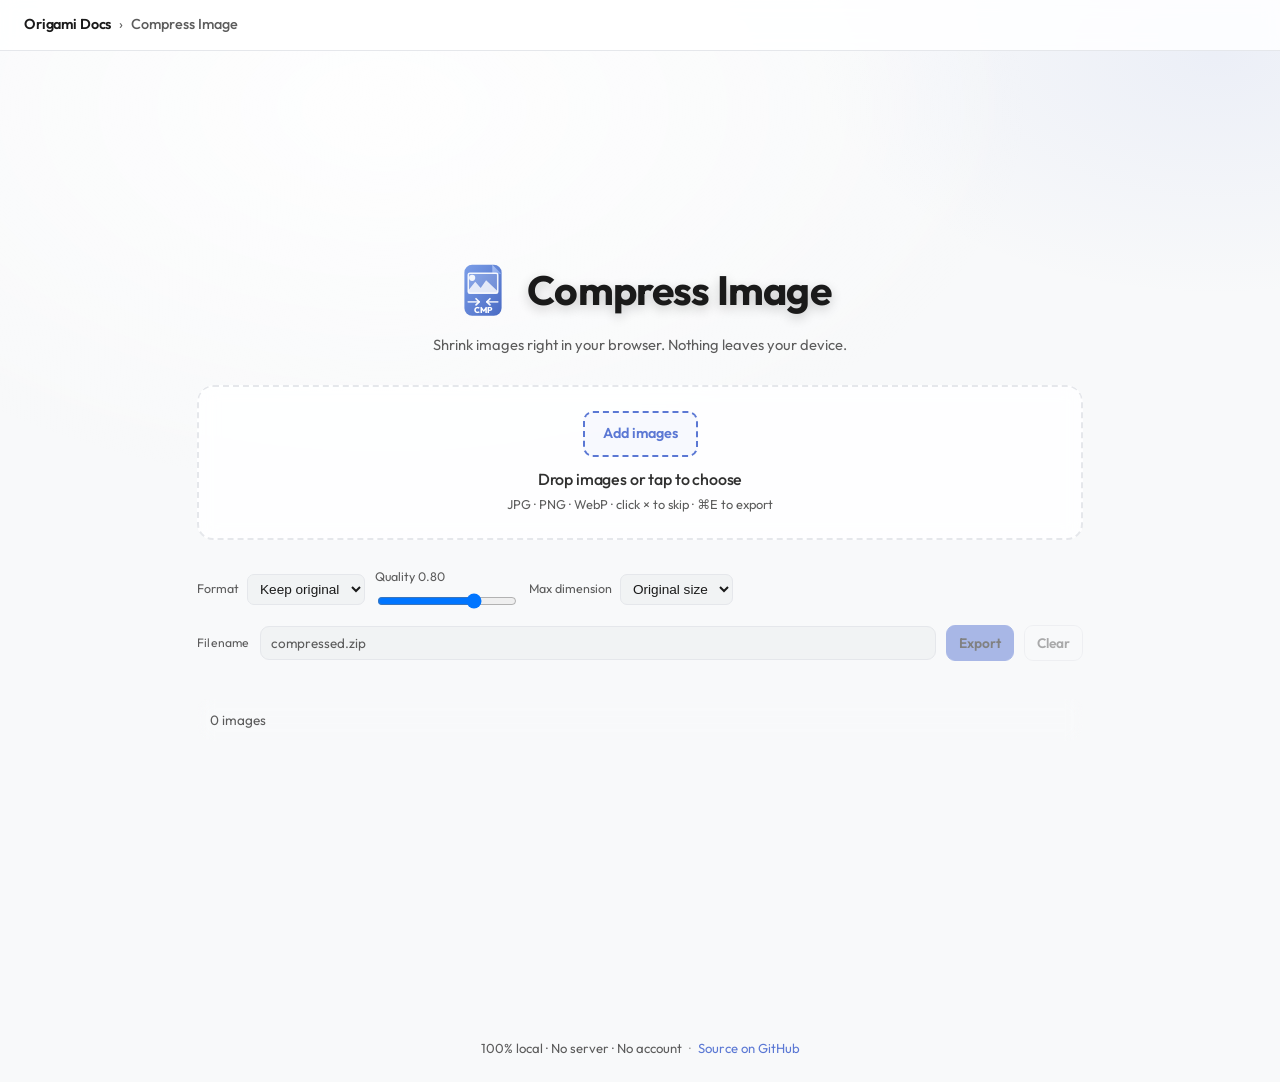
==== commit 23a487e1: "Redesign Compress Image icon to look like an image tool Replaces the three text-line paths (which re" ====
--- a/tools/compress-image/index.html
+++ b/tools/compress-image/index.html
@@ -38,36 +38,21 @@
                   <stop offset="0" stop-color="#B0C5F5" />
                   <stop offset="1" stop-color="#7B9EE8" />
                 </linearGradient>
+                <clipPath id="photoClip"><rect x="13" y="17" width="38" height="26" rx="2" /></clipPath>
               </defs>
               <rect x="8" y="6" width="48" height="66" rx="10" fill="url(#pdfBody)" />
               <path d="M44 6l12 12H44z" fill="url(#pdfFold)" />
-              <path
-                d="M20 34h24M20 42h18M20 50h22"
-                stroke="#ffffff"
-                stroke-width="3"
-                stroke-linecap="round"
-                opacity="0.8"
-              />
-              <path
-                d="M30 56l-4 4 4 4M34 56l4 4-4 4"
-                stroke="#ffffff"
-                stroke-width="2.5"
-                stroke-linecap="round"
-                stroke-linejoin="round"
-                fill="none"
-                opacity="0.95"
-              />
-              <text
-                x="32"
-                y="74"
-                text-anchor="middle"
-                font-size="9"
-                font-family="Outfit, system-ui, sans-serif"
-                font-weight="800"
-                fill="#ffffff"
-              >
-                CMP
-              </text>
+              <!-- photo frame -->
+              <rect x="13" y="17" width="38" height="26" rx="2" fill="#ffffff" opacity="0.15" />
+              <circle cx="18" cy="23" r="4" fill="#ffffff" opacity="0.9" clip-path="url(#photoClip)" />
+              <path d="M10 43 L22 28 L29 36 L36 26 L54 43 Z" fill="#ffffff" opacity="0.8" clip-path="url(#photoClip)" />
+              <rect x="13" y="17" width="38" height="26" rx="2" fill="none" stroke="#ffffff" stroke-width="2" opacity="0.9" />
+              <!-- compress arrows pointing inward -->
+              <path d="M13 54 L27 54" stroke="#ffffff" stroke-width="2.2" stroke-linecap="round" opacity="0.75" />
+              <path d="M23 50 L27 54 L23 58" stroke="#ffffff" stroke-width="2.2" stroke-linecap="round" stroke-linejoin="round" fill="none" opacity="0.95" />
+              <path d="M51 54 L37 54" stroke="#ffffff" stroke-width="2.2" stroke-linecap="round" opacity="0.75" />
+              <path d="M41 50 L37 54 L41 58" stroke="#ffffff" stroke-width="2.2" stroke-linecap="round" stroke-linejoin="round" fill="none" opacity="0.95" />
+              <text x="32" y="69" text-anchor="middle" font-size="11" font-family="Outfit, system-ui, sans-serif" font-weight="800" fill="#ffffff">CMP</text>
             </svg>
           </span>
           <h1>Compress Image</h1>
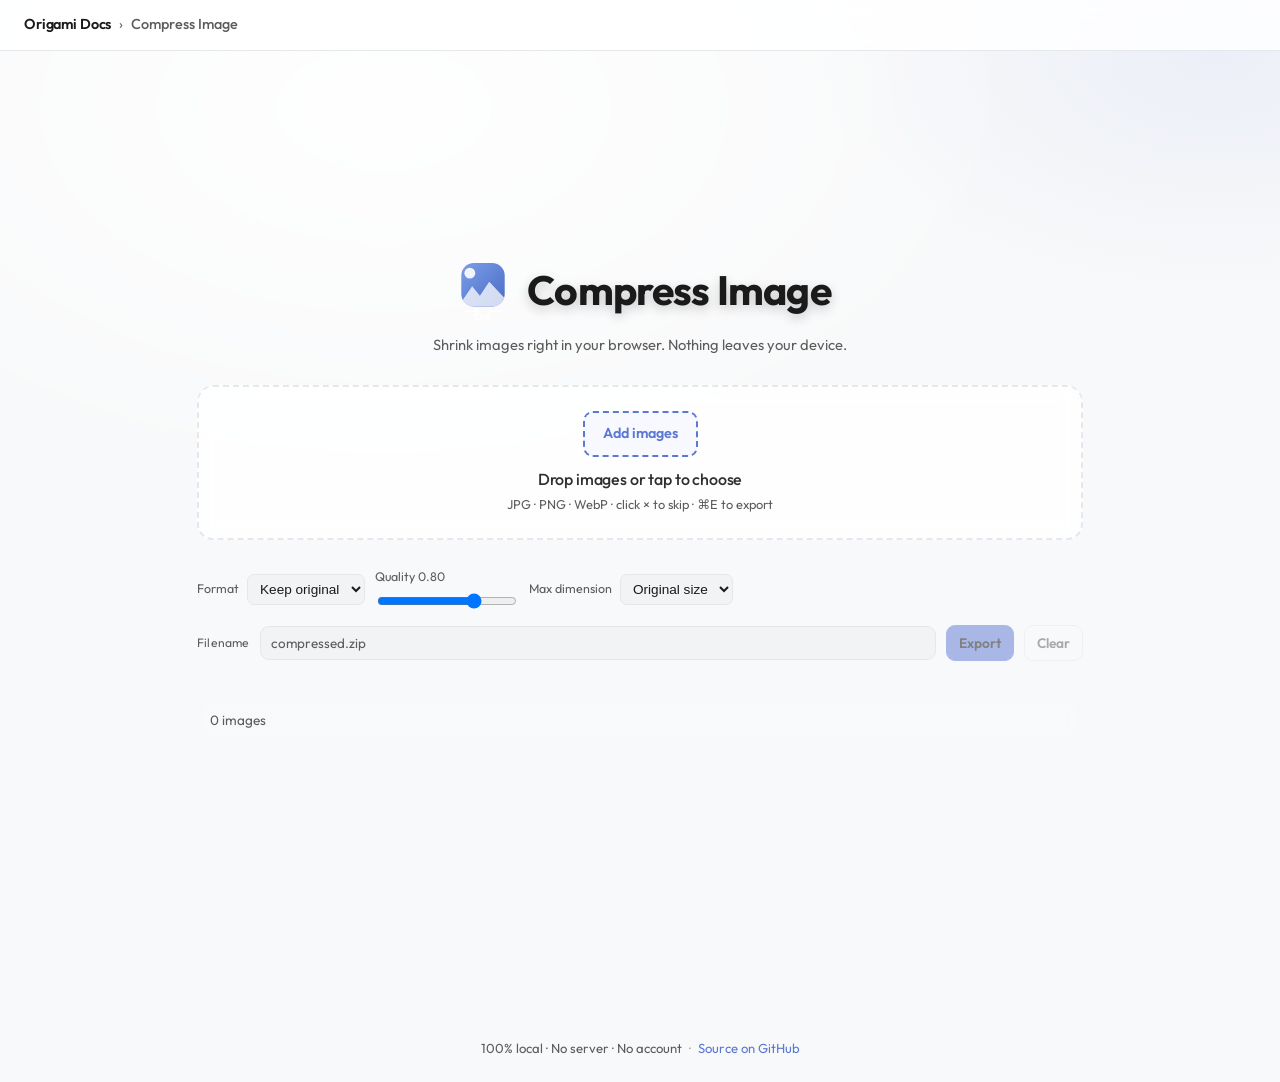
==== commit 6e7f4598: "Redesign Compress Image icon as squircle (not a document shape) Square rounded shape (rx=16) with mo" ====
--- a/tools/compress-image/index.html
+++ b/tools/compress-image/index.html
@@ -34,25 +34,20 @@
                   <stop offset="0" stop-color="#7B9EE8" />
                   <stop offset="1" stop-color="#4A6BC4" />
                 </linearGradient>
-                <linearGradient id="pdfFold" x1="0" y1="0" x2="1" y2="1">
-                  <stop offset="0" stop-color="#B0C5F5" />
-                  <stop offset="1" stop-color="#7B9EE8" />
-                </linearGradient>
-                <clipPath id="photoClip"><rect x="13" y="17" width="38" height="26" rx="2" /></clipPath>
+                <clipPath id="ic"><rect x="4" y="4" width="56" height="56" rx="16" /></clipPath>
               </defs>
-              <rect x="8" y="6" width="48" height="66" rx="10" fill="url(#pdfBody)" />
-              <path d="M44 6l12 12H44z" fill="url(#pdfFold)" />
-              <!-- photo frame -->
-              <rect x="13" y="17" width="38" height="26" rx="2" fill="#ffffff" opacity="0.15" />
-              <circle cx="18" cy="23" r="4" fill="#ffffff" opacity="0.9" clip-path="url(#photoClip)" />
-              <path d="M10 43 L22 28 L29 36 L36 26 L54 43 Z" fill="#ffffff" opacity="0.8" clip-path="url(#photoClip)" />
-              <rect x="13" y="17" width="38" height="26" rx="2" fill="none" stroke="#ffffff" stroke-width="2" opacity="0.9" />
-              <!-- compress arrows pointing inward -->
-              <path d="M13 54 L27 54" stroke="#ffffff" stroke-width="2.2" stroke-linecap="round" opacity="0.75" />
-              <path d="M23 50 L27 54 L23 58" stroke="#ffffff" stroke-width="2.2" stroke-linecap="round" stroke-linejoin="round" fill="none" opacity="0.95" />
-              <path d="M51 54 L37 54" stroke="#ffffff" stroke-width="2.2" stroke-linecap="round" opacity="0.75" />
-              <path d="M41 50 L37 54 L41 58" stroke="#ffffff" stroke-width="2.2" stroke-linecap="round" stroke-linejoin="round" fill="none" opacity="0.95" />
-              <text x="32" y="69" text-anchor="middle" font-size="11" font-family="Outfit, system-ui, sans-serif" font-weight="800" fill="#ffffff">CMP</text>
+              <!-- Square squircle — not a document page -->
+              <rect x="4" y="4" width="56" height="56" rx="16" fill="url(#pdfBody)" />
+              <!-- Sun -->
+              <circle cx="15" cy="17" r="7" fill="#ffffff" opacity="0.9" clip-path="url(#ic)" />
+              <!-- Mountain landscape fills square -->
+              <path d="M0 60 L18 34 L28 46 L40 28 L70 60 Z" fill="#ffffff" opacity="0.75" clip-path="url(#ic)" />
+              <!-- Compress: arrows pointing inward toward each other -->
+              <path d="M8 66 L26 66" stroke="#ffffff" stroke-width="2.2" stroke-linecap="round" opacity="0.75" />
+              <path d="M22 62 L26 66 L22 70" stroke="#ffffff" stroke-width="2.2" stroke-linecap="round" stroke-linejoin="round" fill="none" />
+              <path d="M56 66 L38 66" stroke="#ffffff" stroke-width="2.2" stroke-linecap="round" opacity="0.75" />
+              <path d="M42 62 L38 66 L42 70" stroke="#ffffff" stroke-width="2.2" stroke-linecap="round" stroke-linejoin="round" fill="none" />
+              <text x="32" y="78" text-anchor="middle" font-size="11" font-family="Outfit, system-ui, sans-serif" font-weight="800" fill="#ffffff">CMP</text>
             </svg>
           </span>
           <h1>Compress Image</h1>
